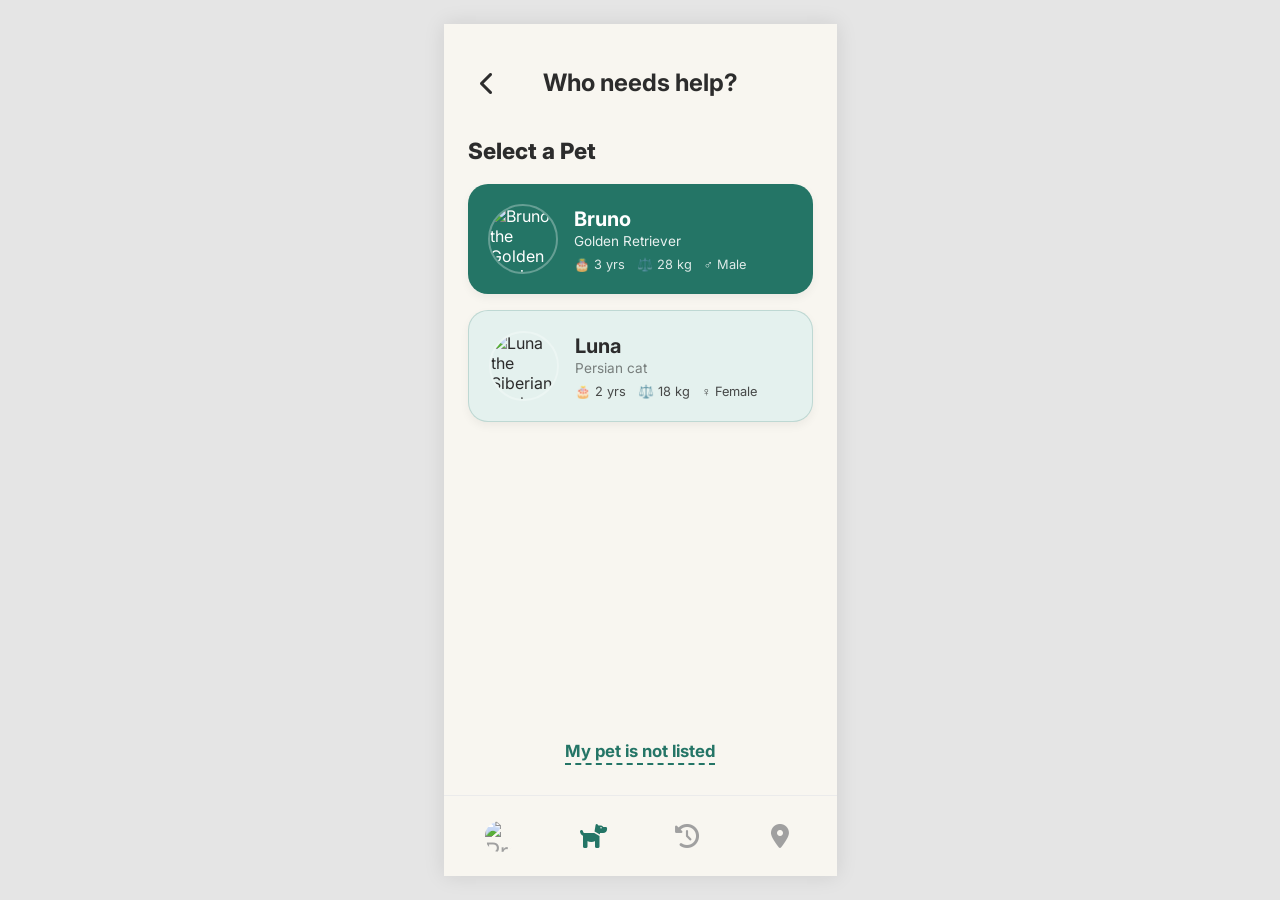
==== emergency.html @ a5679acc "emergency pages added" ====
<!DOCTYPE html>
<html lang="en">
<head>
    <meta charset="UTF-8">
    <meta name="viewport" content="width=device-width, initial-scale=1.0">
    <title>PawPal - Who needs help?</title>
    <link rel="stylesheet" href="emergency.css">
    <!-- Using Google Fonts (Inter) and FontAwesome for quick icons -->
    <link href="https://fonts.googleapis.com/css2?family=Inter:wght@400;500;600;700;800&display=swap" rel="stylesheet">
    <link rel="stylesheet" href="https://cdnjs.cloudflare.com/ajax/libs/font-awesome/6.4.0/css/all.min.css">
</head>
<body>

<div class="iphone-frame">
    
    <!-- Header with Back Button -->
    <header class="header">
        <a href="index.html" class="back-btn" aria-label="Back to home">
            <i class="fa-solid fa-chevron-left"></i>
        </a>
        <h1 class="header-title">Who needs help?</h1>
    </header>

    <!-- Subtitle Prompt -->
    <section class="prompt-section">
        <h2 class="prompt-title">Select a Pet</h2>
    </section>

    <!-- Pet Profile Cards -->
    <section class="pet-selection">
        <!-- Bruno's Card -->
        <!-- Update href to route to Bruno's specific help page later -->
        <a href="help-bruno.html" class="pet-card bruno-card">
            <img src="https://images.unsplash.com/photo-1552053831-71594a27632d?auto=format&fit=crop&w=150&q=80" alt="Bruno the Golden Retriever" class="pet-avatar">
            <div class="pet-info">
                <h3 class="pet-name">Bruno</h3>
                <p class="pet-breed">Golden Retriever</p>
                <div class="pet-stats">
                    <span>🎂 3 yrs</span>
                    <span>⚖️ 28 kg</span>
                    <span>♂ Male</span>
                </div>
            </div>
        </a>

        <!-- Luna's Card -->
        <!-- Update href to route to Luna's specific help page later -->
        <a href="help-luna.html" class="pet-card luna-card">
            <!-- Updated URL below with a highly reliable Husky photo. You can also swap 'src' to "luna.jpg" or "luna.png" if using local files -->
            <img src="https://images.unsplash.com/photo-1531804055935-76f44d7c3621?auto=format&fit=crop&q=80&w=150" alt="Luna the Siberian Husky" class="pet-avatar" onerror="this.onerror=null;this.src='https://images.unsplash.com/photo-1543466835-00a7907e9de1?auto=format&fit=crop&q=80&w=150';">
            <div class="pet-info">
                <h3 class="pet-name">Luna</h3>
                <p class="pet-breed">Persian cat</p>
                <div class="pet-stats">
                    <span>🎂 2 yrs</span>
                    <span>⚖️ 18 kg</span>
                    <span>♀ Female</span>
                </div>
            </div>
        </a>
    </section>

    <!-- Unlisted Pet Flow Option -->
    <section class="alt-options">
        <a href="#" class="btn-not-listed">My pet is not listed</a>
    </section>

    <!-- Bottom Navigation -->
    <nav class="bottom-nav">
        <a href="index.html" class="nav-item">
            <img src="https://images.unsplash.com/photo-1552053831-71594a27632d?auto=format&fit=crop&w=50&q=80" alt="Profile" class="nav-avatar">
        </a>
        <!-- Click at Dog logo in the nav bar navigates back to index.html as requested -->
        <a href="index.html" class="nav-item active">
            <i class="fa-solid fa-dog"></i>
        </a>
        <a href="history.html" class="nav-item">
            <i class="fa-solid fa-clock-rotate-left"></i>
        </a>
        <a href="location.html" class="nav-item">
            <i class="fa-solid fa-location-dot"></i>
        </a>
    </nav>

</div>

</body>
</html>
---- emergency.css ----
/* Base Variables & Reset */
:root {
    --bg-color: #F8F6F0;
    --primary-teal: #247566;
    --primary-teal-dark: #1E6053;
    --card-bg-light: #E4F1EE;
    --text-dark: #2C2C2C;
    --text-muted: #6C7270;
    --white: #FFFFFF;
}

* {
    margin: 0;
    padding: 0;
    box-sizing: border-box;
    font-family: 'Inter', sans-serif;
}

body {
    background-color: #E5E5E5; /* Darker background outside the phone frame */
    display: flex;
    justify-content: center;
    align-items: center;
    min-height: 100vh;
}

/* iPhone 16 Frame Container */
.iphone-frame {
    width: 100%;
    max-width: 393px; /* Standard iPhone width */
    height: 100vh;
    max-height: 852px; /* Standard iPhone height */
    background-color: var(--bg-color);
    position: relative;
    overflow-y: auto;
    overflow-x: hidden;
    padding: 24px 24px 0 24px; 
    box-shadow: 0 0 20px rgba(0,0,0,0.1);
    display: flex;
    flex-direction: column;
}

/* Header & Back Button */
.header {
    display: flex;
    align-items: center;
    margin-top: 20px;
    margin-bottom: 40px;
    position: relative;
}

.back-btn {
    color: var(--text-dark);
    font-size: 1.5rem;
    text-decoration: none;
    position: absolute;
    left: 0;
    display: flex;
    align-items: center;
    justify-content: center;
    width: 40px;
    height: 40px;
}

.header-title {
    color: var(--text-dark);
    font-size: 1.5rem;
    font-weight: 700;
    width: 100%;
    text-align: center;
}

/* Prompts */
.prompt-section {
    margin-bottom: 20px;
}

.prompt-title {
    font-size: 1.4rem;
    color: var(--text-dark);
    font-weight: 800;
}

/* Pet selection (clickable card list) */
.pet-selection {
    display: flex;
    flex-direction: column;
    gap: 16px;
    margin-bottom: 30px;
}

.pet-card {
    text-decoration: none;
    border-radius: 20px;
    padding: 20px;
    display: flex;
    align-items: center;
    gap: 16px;
    transition: transform 0.2s ease, box-shadow 0.2s ease;
    box-shadow: 0 4px 10px rgba(0,0,0,0.05);
}

.pet-card:active {
    transform: scale(0.98);
}

/* Bruno Dark Teal design matching original branding in image_0 */
.bruno-card {
    background-color: var(--primary-teal);
    color: var(--white);
}

/* Luna Light Card */
.luna-card {
    background-color: var(--card-bg-light);
    color: var(--text-dark);
    border: 1px solid rgba(36, 117, 102, 0.2);
}

.pet-avatar {
    width: 70px;
    height: 70px;
    border-radius: 50%;
    object-fit: cover;
    border: 2px solid rgba(255,255,255,0.3);
}

.pet-name {
    font-size: 1.25rem;
    font-weight: 700;
    margin-bottom: 2px;
}

.pet-breed {
    font-size: 0.85rem;
    opacity: 0.9;
    margin-bottom: 8px;
}

.luna-card .pet-breed {
    color: var(--text-muted);
}

.pet-stats {
    display: flex;
    gap: 12px;
    font-size: 0.8rem;
    opacity: 0.85;
}

/* Optional link button */
.alt-options {
    text-align: center;
    margin-top: auto; /* Pushes button down towards nav */
    margin-bottom: 30px;
}

.btn-not-listed {
    display: inline-block;
    color: var(--primary-teal);
    text-decoration: none;
    font-size: 1.05rem;
    font-weight: 700;
    border-bottom: 2px dashed var(--primary-teal);
    padding-bottom: 2px;
    transition: color 0.2s ease;
}

.btn-not-listed:active {
    opacity: 0.8;
}

/* Sticky Bottom Navigation */
.bottom-nav {
    position: sticky;
    bottom: 0;
    margin-left: -24px;
    margin-right: -24px;
    width: calc(100% + 48px);
    background-color: var(--bg-color);
    display: flex;
    justify-content: space-around;
    align-items: center;
    padding: 15px 10px;
    border-top: 1px solid #EBEBEB;
    z-index: 100;
}

.nav-item {
    color: #A0A0A0;
    text-decoration: none;
    font-size: 1.5rem;
    transition: color 0.2s ease;
    display: flex;
    justify-content: center;
    align-items: center;
    width: 50px;
    height: 50px;
}

.nav-item.active {
    color: var(--primary-teal);
}

.nav-avatar {
    width: 35px;
    height: 35px;
    border-radius: 50%;
    object-fit: cover;
    border: 2px solid transparent;
}
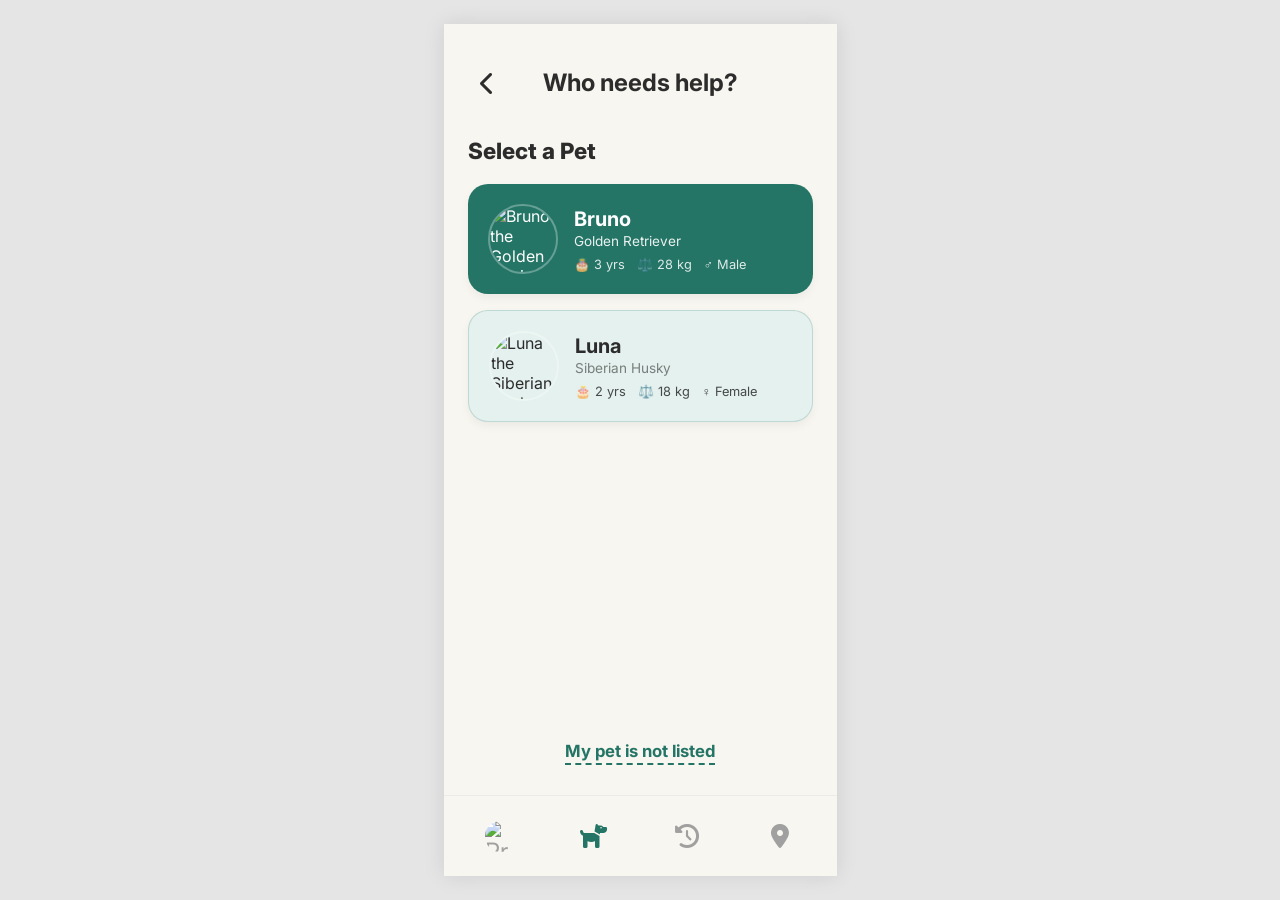
==== commit 2ae1d6bd: "pet profile connected" ====
--- a/emergency.html
+++ b/emergency.html
@@ -26,11 +26,10 @@
         <h2 class="prompt-title">Select a Pet</h2>
     </section>
 
-    <!-- Pet Profile Cards -->
+   <!-- Pet Profile Cards -->
     <section class="pet-selection">
-        <!-- Bruno's Card -->
-        <!-- Update href to route to Bruno's specific help page later -->
-        <a href="help-bruno.html" class="pet-card bruno-card">
+        <!-- Bruno's Card -> Routes to symptoms.html -->
+        <a href="symptoms.html" class="pet-card bruno-card">
             <img src="https://images.unsplash.com/photo-1552053831-71594a27632d?auto=format&fit=crop&w=150&q=80" alt="Bruno the Golden Retriever" class="pet-avatar">
             <div class="pet-info">
                 <h3 class="pet-name">Bruno</h3>
@@ -43,14 +42,13 @@
             </div>
         </a>
 
-        <!-- Luna's Card -->
-        <!-- Update href to route to Luna's specific help page later -->
-        <a href="help-luna.html" class="pet-card luna-card">
-            <!-- Updated URL below with a highly reliable Husky photo. You can also swap 'src' to "luna.jpg" or "luna.png" if using local files -->
+        <!-- Luna's Card -> Routes to symptoms.html -->
+        <a href="symptoms.html" class="pet-card luna-card">
+            <!-- Using the highly reliable Husky photo with fallback -->
             <img src="https://images.unsplash.com/photo-1531804055935-76f44d7c3621?auto=format&fit=crop&q=80&w=150" alt="Luna the Siberian Husky" class="pet-avatar" onerror="this.onerror=null;this.src='https://images.unsplash.com/photo-1543466835-00a7907e9de1?auto=format&fit=crop&q=80&w=150';">
             <div class="pet-info">
                 <h3 class="pet-name">Luna</h3>
-                <p class="pet-breed">Persian cat</p>
+                <p class="pet-breed">Siberian Husky</p>
                 <div class="pet-stats">
                     <span>🎂 2 yrs</span>
                     <span>⚖️ 18 kg</span>
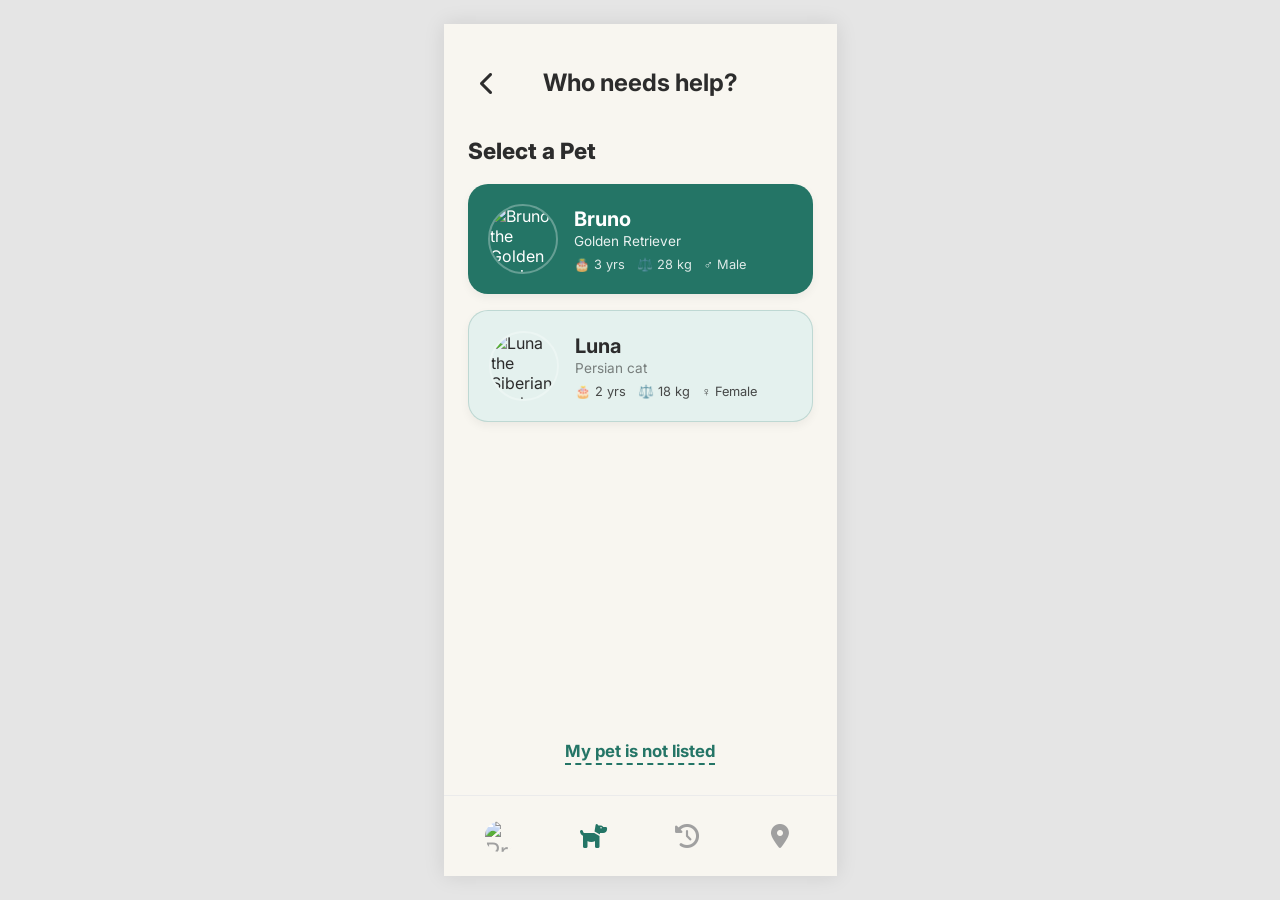
==== commit de482e39: "Merge pull request #1 from aashiish0106/feature/index Feature/index" ====
--- a/emergency.html
+++ b/emergency.html
@@ -26,10 +26,11 @@
         <h2 class="prompt-title">Select a Pet</h2>
     </section>
 
-   <!-- Pet Profile Cards -->
+    <!-- Pet Profile Cards -->
     <section class="pet-selection">
-        <!-- Bruno's Card -> Routes to symptoms.html -->
-        <a href="symptoms.html" class="pet-card bruno-card">
+        <!-- Bruno's Card -->
+        <!-- Update href to route to Bruno's specific help page later -->
+        <a href="help-bruno.html" class="pet-card bruno-card">
             <img src="https://images.unsplash.com/photo-1552053831-71594a27632d?auto=format&fit=crop&w=150&q=80" alt="Bruno the Golden Retriever" class="pet-avatar">
             <div class="pet-info">
                 <h3 class="pet-name">Bruno</h3>
@@ -42,13 +43,14 @@
             </div>
         </a>
 
-        <!-- Luna's Card -> Routes to symptoms.html -->
-        <a href="symptoms.html" class="pet-card luna-card">
-            <!-- Using the highly reliable Husky photo with fallback -->
+        <!-- Luna's Card -->
+        <!-- Update href to route to Luna's specific help page later -->
+        <a href="help-luna.html" class="pet-card luna-card">
+            <!-- Updated URL below with a highly reliable Husky photo. You can also swap 'src' to "luna.jpg" or "luna.png" if using local files -->
             <img src="https://images.unsplash.com/photo-1531804055935-76f44d7c3621?auto=format&fit=crop&q=80&w=150" alt="Luna the Siberian Husky" class="pet-avatar" onerror="this.onerror=null;this.src='https://images.unsplash.com/photo-1543466835-00a7907e9de1?auto=format&fit=crop&q=80&w=150';">
             <div class="pet-info">
                 <h3 class="pet-name">Luna</h3>
-                <p class="pet-breed">Siberian Husky</p>
+                <p class="pet-breed">Persian cat</p>
                 <div class="pet-stats">
                     <span>🎂 2 yrs</span>
                     <span>⚖️ 18 kg</span>
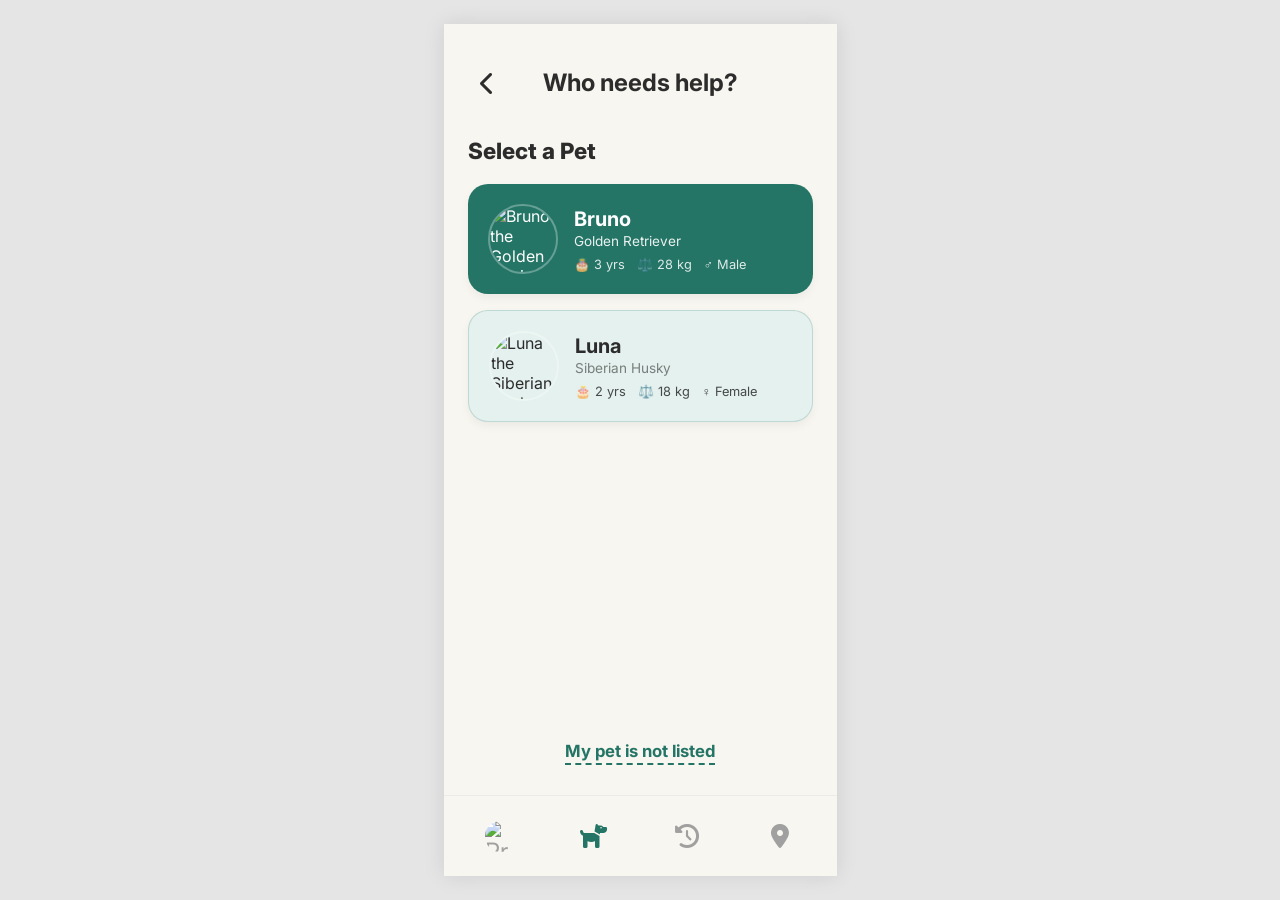
==== commit c34bb219: "Merge pull request #2 from aashiish0106/feature/emergence Feature/emergence" ====
--- a/emergency.html
+++ b/emergency.html
@@ -26,11 +26,10 @@
         <h2 class="prompt-title">Select a Pet</h2>
     </section>
 
-    <!-- Pet Profile Cards -->
+   <!-- Pet Profile Cards -->
     <section class="pet-selection">
-        <!-- Bruno's Card -->
-        <!-- Update href to route to Bruno's specific help page later -->
-        <a href="help-bruno.html" class="pet-card bruno-card">
+        <!-- Bruno's Card -> Routes to symptoms.html -->
+        <a href="symptoms.html" class="pet-card bruno-card">
             <img src="https://images.unsplash.com/photo-1552053831-71594a27632d?auto=format&fit=crop&w=150&q=80" alt="Bruno the Golden Retriever" class="pet-avatar">
             <div class="pet-info">
                 <h3 class="pet-name">Bruno</h3>
@@ -43,14 +42,13 @@
             </div>
         </a>
 
-        <!-- Luna's Card -->
-        <!-- Update href to route to Luna's specific help page later -->
-        <a href="help-luna.html" class="pet-card luna-card">
-            <!-- Updated URL below with a highly reliable Husky photo. You can also swap 'src' to "luna.jpg" or "luna.png" if using local files -->
+        <!-- Luna's Card -> Routes to symptoms.html -->
+        <a href="symptoms.html" class="pet-card luna-card">
+            <!-- Using the highly reliable Husky photo with fallback -->
             <img src="https://images.unsplash.com/photo-1531804055935-76f44d7c3621?auto=format&fit=crop&q=80&w=150" alt="Luna the Siberian Husky" class="pet-avatar" onerror="this.onerror=null;this.src='https://images.unsplash.com/photo-1543466835-00a7907e9de1?auto=format&fit=crop&q=80&w=150';">
             <div class="pet-info">
                 <h3 class="pet-name">Luna</h3>
-                <p class="pet-breed">Persian cat</p>
+                <p class="pet-breed">Siberian Husky</p>
                 <div class="pet-stats">
                     <span>🎂 2 yrs</span>
                     <span>⚖️ 18 kg</span>
